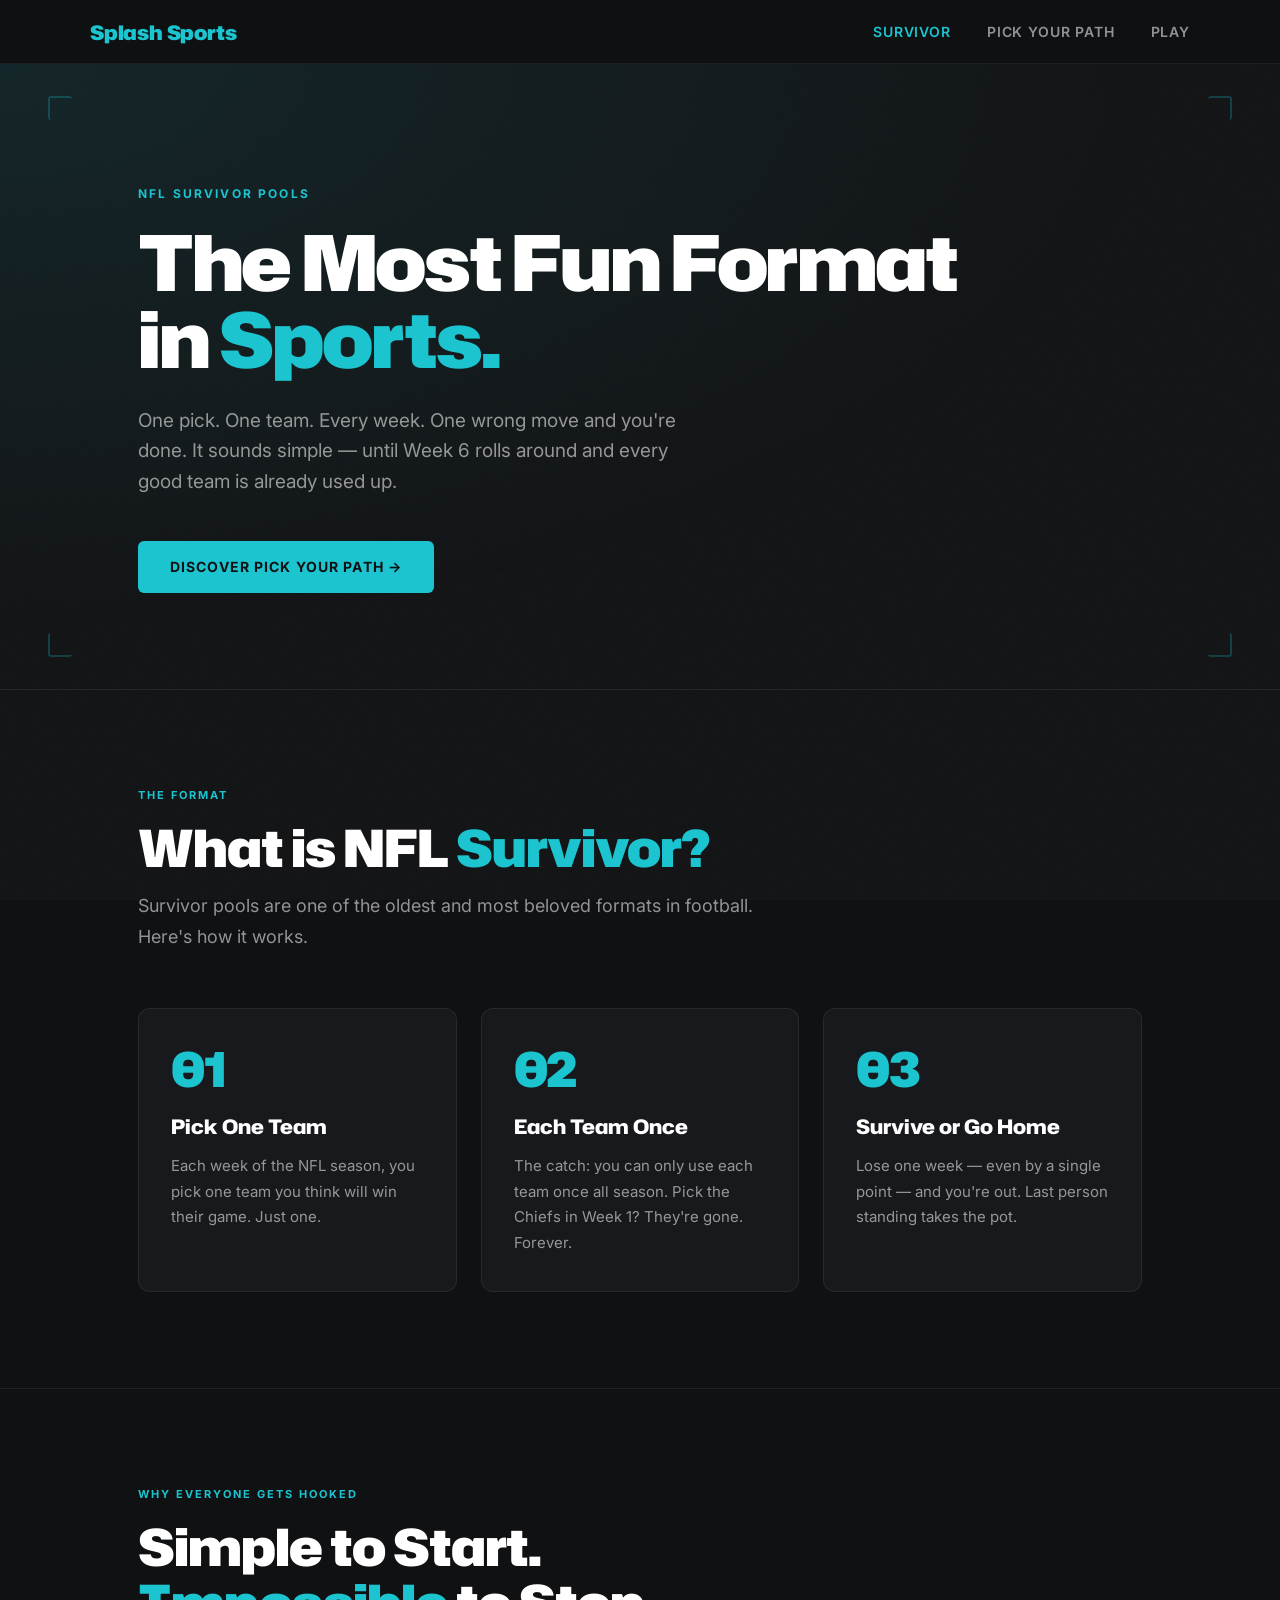
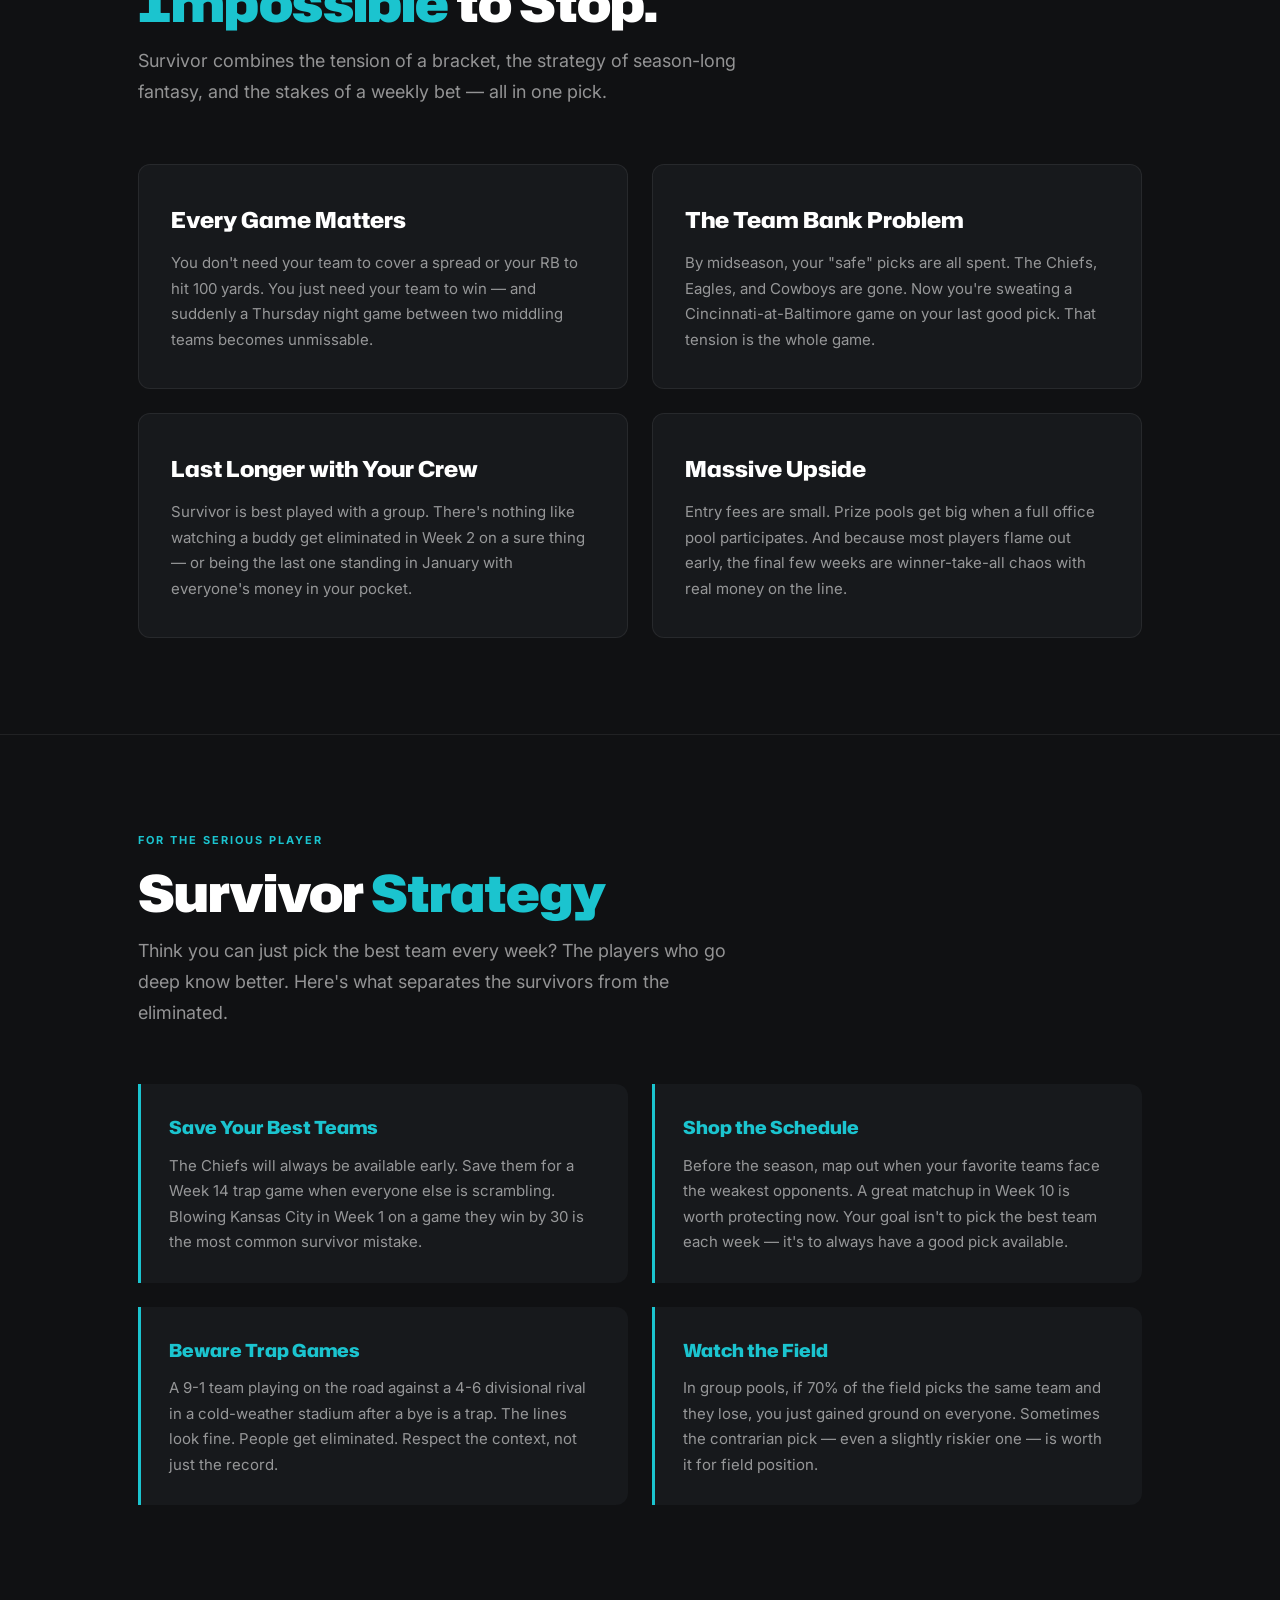
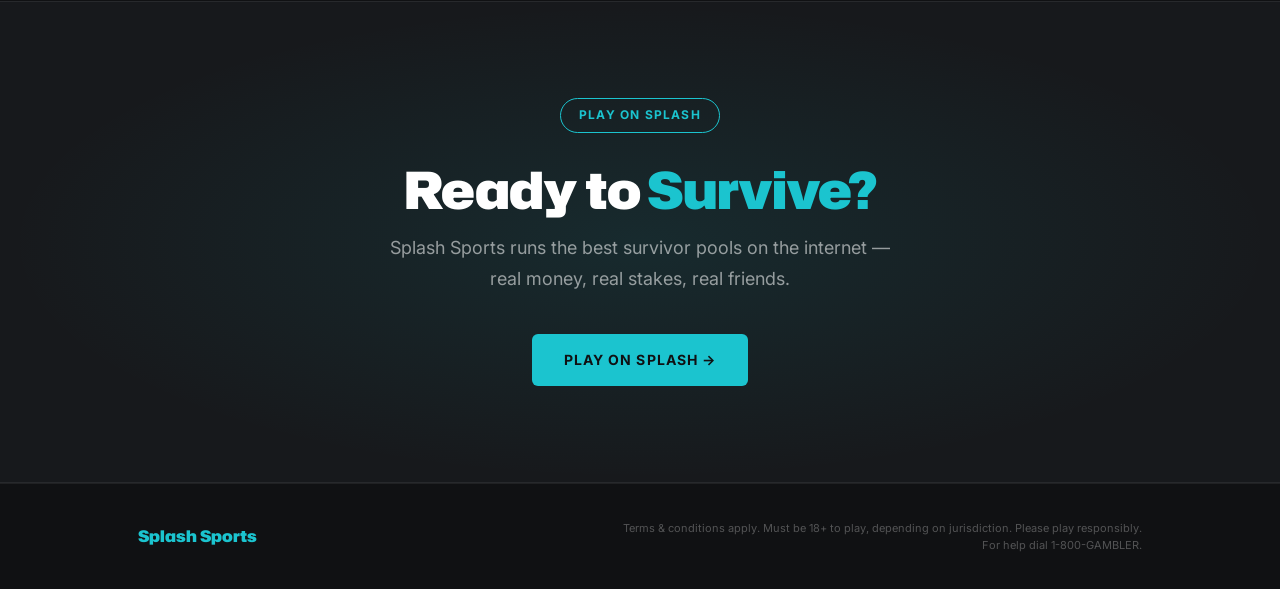
==== index.html @ e07508c6 "Initial build — NFL Survivor landing site" ====
<!DOCTYPE html>
<html lang="en">
<head>
  <meta charset="UTF-8">
  <meta name="viewport" content="width=device-width, initial-scale=1.0">
  <title>NFL Survivor — The Most Fun Format in Sports</title>
  <meta name="description" content="NFL Survivor pools are the most addictive format in sports. Pick one team to win each week — but use each team only once. One wrong pick and you're out.">
  <link rel="stylesheet" href="assets/styles.css">
</head>
<body data-page="home">

  <nav>
    <div class="nav-inner">
      <a href="index.html" class="nav-logo">Splash Sports</a>
      <ul class="nav-links">
        <li><a href="index.html">Survivor</a></li>
        <li><a href="pick-your-path.html">Pick Your Path</a></li>
        <li><a href="play.html">Play</a></li>
      </ul>
    </div>
  </nav>

  <main>

    <!-- Hero -->
    <section class="hero">
      <div class="hero-bracket-tl"></div>
      <div class="hero-bracket-tr"></div>
      <div class="hero-bracket-bl"></div>
      <div class="hero-bracket-br"></div>
      <div class="container hero-content">
        <p class="hero-eyebrow">NFL Survivor Pools</p>
        <h1>The Most Fun Format<br>in <span>Sports.</span></h1>
        <p class="hero-sub">One pick. One team. Every week. One wrong move and you're done. It sounds simple — until Week 6 rolls around and every good team is already used up.</p>
        <a href="pick-your-path.html" class="btn btn-primary">Discover Pick Your Path &rarr;</a>
      </div>
    </section>

    <!-- What is Survivor -->
    <section>
      <div class="container">
        <p class="section-label">The Format</p>
        <h2>What is NFL <span>Survivor?</span></h2>
        <p class="section-sub">Survivor pools are one of the oldest and most beloved formats in football. Here's how it works.</p>
        <div class="steps">
          <div class="step-card">
            <div class="step-num">01</div>
            <h3>Pick One Team</h3>
            <p>Each week of the NFL season, you pick one team you think will win their game. Just one.</p>
          </div>
          <div class="step-card">
            <div class="step-num">02</div>
            <h3>Each Team Once</h3>
            <p>The catch: you can only use each team once all season. Pick the Chiefs in Week 1? They're gone. Forever.</p>
          </div>
          <div class="step-card">
            <div class="step-num">03</div>
            <h3>Survive or Go Home</h3>
            <p>Lose one week — even by a single point — and you're out. Last person standing takes the pot.</p>
          </div>
        </div>
      </div>
    </section>

    <!-- Why it's addictive -->
    <section>
      <div class="container">
        <p class="section-label">Why Everyone Gets Hooked</p>
        <h2>Simple to Start.<br><span>Impossible</span> to Stop.</h2>
        <p class="section-sub">Survivor combines the tension of a bracket, the strategy of season-long fantasy, and the stakes of a weekly bet — all in one pick.</p>
        <div class="why-grid">
          <div class="why-card">
            <h3>Every Game Matters</h3>
            <p>You don't need your team to cover a spread or your RB to hit 100 yards. You just need your team to win — and suddenly a Thursday night game between two middling teams becomes unmissable.</p>
          </div>
          <div class="why-card">
            <h3>The Team Bank Problem</h3>
            <p>By midseason, your "safe" picks are all spent. The Chiefs, Eagles, and Cowboys are gone. Now you're sweating a Cincinnati-at-Baltimore game on your last good pick. That tension is the whole game.</p>
          </div>
          <div class="why-card">
            <h3>Last Longer with Your Crew</h3>
            <p>Survivor is best played with a group. There's nothing like watching a buddy get eliminated in Week 2 on a sure thing — or being the last one standing in January with everyone's money in your pocket.</p>
          </div>
          <div class="why-card">
            <h3>Massive Upside</h3>
            <p>Entry fees are small. Prize pools get big when a full office pool participates. And because most players flame out early, the final few weeks are winner-take-all chaos with real money on the line.</p>
          </div>
        </div>
      </div>
    </section>

    <!-- Strategy section -->
    <section>
      <div class="container">
        <p class="section-label">For the Serious Player</p>
        <h2>Survivor <span>Strategy</span></h2>
        <p class="section-sub">Think you can just pick the best team every week? The players who go deep know better. Here's what separates the survivors from the eliminated.</p>
        <div class="strategy-grid">
          <div class="strategy-card">
            <h3>Save Your Best Teams</h3>
            <p>The Chiefs will always be available early. Save them for a Week 14 trap game when everyone else is scrambling. Blowing Kansas City in Week 1 on a game they win by 30 is the most common survivor mistake.</p>
          </div>
          <div class="strategy-card">
            <h3>Shop the Schedule</h3>
            <p>Before the season, map out when your favorite teams face the weakest opponents. A great matchup in Week 10 is worth protecting now. Your goal isn't to pick the best team each week — it's to always have a good pick available.</p>
          </div>
          <div class="strategy-card">
            <h3>Beware Trap Games</h3>
            <p>A 9-1 team playing on the road against a 4-6 divisional rival in a cold-weather stadium after a bye is a trap. The lines look fine. People get eliminated. Respect the context, not just the record.</p>
          </div>
          <div class="strategy-card">
            <h3>Watch the Field</h3>
            <p>In group pools, if 70% of the field picks the same team and they lose, you just gained ground on everyone. Sometimes the contrarian pick — even a slightly riskier one — is worth it for field position.</p>
          </div>
        </div>
      </div>
    </section>

    <!-- Splash CTA -->
    <section class="cta-section">
      <div class="container">
        <div class="pill">Play on Splash</div>
        <h2>Ready to <span>Survive?</span></h2>
        <p>Splash Sports runs the best survivor pools on the internet — real money, real stakes, real friends.</p>
        <a href="https://app.splashsports.com" target="_blank" rel="noopener" class="btn btn-primary">Play on Splash &rarr;</a>
      </div>
    </section>

  </main>

  <footer>
    <div class="footer-inner">
      <span class="footer-logo">Splash Sports</span>
      <p class="footer-legal">Terms &amp; conditions apply. Must be 18+ to play, depending on jurisdiction. Please play responsibly. For help dial 1-800-GAMBLER.</p>
    </div>
  </footer>

  <script src="assets/script.js" defer></script>
</body>
</html>
---- assets/styles.css ----
@import url('https://fonts.googleapis.com/css2?family=Hubot+Sans:wght@400;700;800;900&family=Inter:wght@400;500;600;700&display=swap');

/* ── Tokens ── */
:root {
  --color-bg:          #101113;
  --color-bg-2:        #17191c;
  --color-accent:      #1BC4CF;
  --color-accent-glow: rgba(27,196,207,0.10);
  --color-bracket:     rgba(27,196,207,0.25);
  --color-fg:          #FFFFFF;
  --color-fg-muted:    rgba(255,255,255,0.55);
  --color-divider:     rgba(255,255,255,0.07);
  --nav-h:             64px;
  --max-w:             1100px;
  --pad:               0 48px;
}

/* ── Reset ── */
*, *::before, *::after { box-sizing: border-box; margin: 0; padding: 0; }
html { scroll-behavior: smooth; }
body {
  background: var(--color-bg);
  color: var(--color-fg);
  font-family: 'Inter', sans-serif;
  font-size: 17px;
  line-height: 1.7;
  min-height: 100vh;
}
a { color: var(--color-accent); text-decoration: none; }
a:hover { text-decoration: underline; }
img { display: block; max-width: 100%; }

/* ── Noise texture ── */
body::before {
  content: '';
  position: fixed;
  inset: 0;
  pointer-events: none;
  z-index: 0;
  opacity: 0.055;
  background-image: url("data:image/svg+xml,%3Csvg viewBox='0 0 200 200' xmlns='http://www.w3.org/2000/svg'%3E%3Cfilter id='n'%3E%3CfeTurbulence type='fractalNoise' baseFrequency='0.9' numOctaves='4' stitchTiles='stitch'/%3E%3C/filter%3E%3Crect width='100%25' height='100%25' filter='url(%23n)'/%3E%3C/svg%3E");
  background-size: 180px 180px;
}

/* ── Nav ── */
nav {
  position: sticky;
  top: 0;
  z-index: 100;
  height: var(--nav-h);
  background: rgba(16,17,19,0.92);
  backdrop-filter: blur(12px);
  border-bottom: 1px solid var(--color-divider);
  display: flex;
  align-items: center;
  padding: var(--pad);
}
.nav-inner {
  width: 100%;
  max-width: var(--max-w);
  margin: 0 auto;
  display: flex;
  align-items: center;
  justify-content: space-between;
}
.nav-logo {
  font-family: 'Hubot Sans', sans-serif;
  font-weight: 900;
  font-size: 20px;
  color: var(--color-accent);
  letter-spacing: -0.01em;
  text-decoration: none;
}
.nav-logo:hover { text-decoration: none; opacity: 0.85; }
.nav-links {
  display: flex;
  gap: 36px;
  list-style: none;
}
.nav-links a {
  font-family: 'Inter', sans-serif;
  font-weight: 600;
  font-size: 14px;
  letter-spacing: 0.06em;
  text-transform: uppercase;
  color: var(--color-fg-muted);
  transition: color 0.15s;
}
.nav-links a:hover,
.nav-links a.is-active {
  color: var(--color-accent);
  text-decoration: none;
}

/* ── Layout helpers ── */
.container {
  max-width: var(--max-w);
  margin: 0 auto;
  padding: var(--pad);
  position: relative;
  z-index: 1;
}
section { padding: 96px 0; }
section + section { border-top: 1px solid var(--color-divider); }

/* ── Hero ── */
.hero {
  padding: 120px 0 96px;
  position: relative;
  overflow: hidden;
}
.hero::before {
  content: '';
  position: absolute;
  inset: 0;
  background: radial-gradient(ellipse at top left, var(--color-accent-glow) 0%, transparent 65%);
  pointer-events: none;
  z-index: 0;
}
.hero-bracket-tl,
.hero-bracket-tr,
.hero-bracket-bl,
.hero-bracket-br {
  position: absolute;
  width: 24px;
  height: 24px;
  border: 2px solid var(--color-bracket);
  border-radius: 3px;
  z-index: 0;
}
.hero-bracket-tl { top: 32px; left: 48px; border-right: none; border-bottom: none; }
.hero-bracket-tr { top: 32px; right: 48px; border-left: none; border-bottom: none; }
.hero-bracket-bl { bottom: 32px; left: 48px; border-right: none; border-top: none; }
.hero-bracket-br { bottom: 32px; right: 48px; border-left: none; border-top: none; }
.hero-content { position: relative; z-index: 1; }
.hero-eyebrow {
  font-family: 'Inter', sans-serif;
  font-weight: 700;
  font-size: 12px;
  letter-spacing: 0.18em;
  text-transform: uppercase;
  color: var(--color-accent);
  margin-bottom: 20px;
}
.hero h1 {
  font-family: 'Hubot Sans', sans-serif;
  font-weight: 900;
  font-size: clamp(48px, 6vw, 80px);
  line-height: 1.0;
  letter-spacing: -0.03em;
  margin-bottom: 28px;
  max-width: 820px;
}
.hero h1 span { color: var(--color-accent); }
.hero-sub {
  font-size: 19px;
  color: var(--color-fg-muted);
  max-width: 560px;
  margin-bottom: 44px;
  line-height: 1.6;
}

/* ── Buttons ── */
.btn {
  display: inline-block;
  font-family: 'Inter', sans-serif;
  font-weight: 700;
  font-size: 14px;
  letter-spacing: 0.08em;
  text-transform: uppercase;
  padding: 14px 32px;
  border-radius: 6px;
  transition: opacity 0.15s, transform 0.15s;
  cursor: pointer;
  text-decoration: none;
}
.btn:hover { opacity: 0.85; transform: translateY(-1px); text-decoration: none; }
.btn-primary {
  background: var(--color-accent);
  color: #101113;
}
.btn-outline {
  border: 1.5px solid var(--color-accent);
  color: var(--color-accent);
  background: transparent;
}

/* ── Section headings ── */
h2 {
  font-family: 'Hubot Sans', sans-serif;
  font-weight: 900;
  font-size: clamp(32px, 4vw, 52px);
  letter-spacing: -0.02em;
  line-height: 1.1;
  margin-bottom: 16px;
}
h2 span { color: var(--color-accent); }
.section-label {
  font-family: 'Inter', sans-serif;
  font-weight: 700;
  font-size: 11px;
  letter-spacing: 0.18em;
  text-transform: uppercase;
  color: var(--color-accent);
  margin-bottom: 14px;
}
.section-sub {
  font-size: 18px;
  color: var(--color-fg-muted);
  max-width: 620px;
  margin-bottom: 56px;
}

/* ── Step cards (how it works) ── */
.steps {
  display: grid;
  grid-template-columns: repeat(3, 1fr);
  gap: 24px;
  margin-top: 48px;
}
.step-card {
  background: var(--color-bg-2);
  border: 1px solid var(--color-divider);
  border-radius: 12px;
  padding: 36px 32px;
}
.step-num {
  font-family: 'Hubot Sans', sans-serif;
  font-weight: 900;
  font-size: 48px;
  color: var(--color-accent);
  line-height: 1;
  margin-bottom: 16px;
  letter-spacing: -0.03em;
}
.step-card h3 {
  font-family: 'Hubot Sans', sans-serif;
  font-weight: 800;
  font-size: 20px;
  margin-bottom: 10px;
}
.step-card p { color: var(--color-fg-muted); font-size: 15px; }

/* ── Why cards ── */
.why-grid {
  display: grid;
  grid-template-columns: repeat(2, 1fr);
  gap: 24px;
  margin-top: 48px;
}
.why-card {
  background: var(--color-bg-2);
  border: 1px solid var(--color-divider);
  border-radius: 12px;
  padding: 36px 32px;
}
.why-card h3 {
  font-family: 'Hubot Sans', sans-serif;
  font-weight: 800;
  font-size: 22px;
  margin-bottom: 12px;
}
.why-card p { color: var(--color-fg-muted); font-size: 15px; }

/* ── Strategy section ── */
.strategy-grid {
  display: grid;
  grid-template-columns: repeat(2, 1fr);
  gap: 24px;
  margin-top: 48px;
}
.strategy-card {
  background: var(--color-bg-2);
  border-left: 3px solid var(--color-accent);
  border-radius: 0 12px 12px 0;
  padding: 28px 28px;
}
.strategy-card h3 {
  font-family: 'Hubot Sans', sans-serif;
  font-weight: 800;
  font-size: 18px;
  color: var(--color-accent);
  margin-bottom: 10px;
}
.strategy-card p { color: var(--color-fg-muted); font-size: 15px; }

/* ── CTA section ── */
.cta-section {
  text-align: center;
  background: var(--color-bg-2);
  border-top: 1px solid var(--color-divider);
  border-bottom: 1px solid var(--color-divider);
  position: relative;
  overflow: hidden;
}
.cta-section::before {
  content: '';
  position: absolute;
  inset: 0;
  background: radial-gradient(ellipse at center, var(--color-accent-glow) 0%, transparent 70%);
  pointer-events: none;
}
.cta-section .container { position: relative; z-index: 1; }
.cta-section h2 { margin-bottom: 16px; }
.cta-section p {
  color: var(--color-fg-muted);
  font-size: 18px;
  max-width: 500px;
  margin: 0 auto 40px;
}

/* ── Pill badge ── */
.pill {
  display: inline-block;
  border: 1.5px solid var(--color-accent);
  color: var(--color-accent);
  border-radius: 100px;
  padding: 6px 18px;
  font-family: 'Inter', sans-serif;
  font-weight: 700;
  font-size: 12px;
  letter-spacing: 0.1em;
  text-transform: uppercase;
  margin-bottom: 28px;
}

/* ── Footer ── */
footer {
  border-top: 1px solid var(--color-divider);
  padding: 36px 0;
  position: relative;
  z-index: 1;
}
.footer-inner {
  max-width: var(--max-w);
  margin: 0 auto;
  padding: var(--pad);
  display: flex;
  align-items: center;
  justify-content: space-between;
}
.footer-logo {
  font-family: 'Hubot Sans', sans-serif;
  font-weight: 900;
  font-size: 16px;
  color: var(--color-accent);
}
.footer-legal {
  font-size: 11px;
  color: rgba(255,255,255,0.28);
  max-width: 520px;
  text-align: right;
  line-height: 1.5;
}

/* ── Play page iframe ── */
.play-frame-wrap {
  height: calc(100vh - var(--nav-h));
  position: relative;
  z-index: 1;
}
.play-frame-wrap iframe {
  width: 100%;
  height: 100%;
  border: none;
  display: block;
}
.play-fallback {
  display: none;
  padding: 48px;
  text-align: center;
  color: var(--color-fg-muted);
}
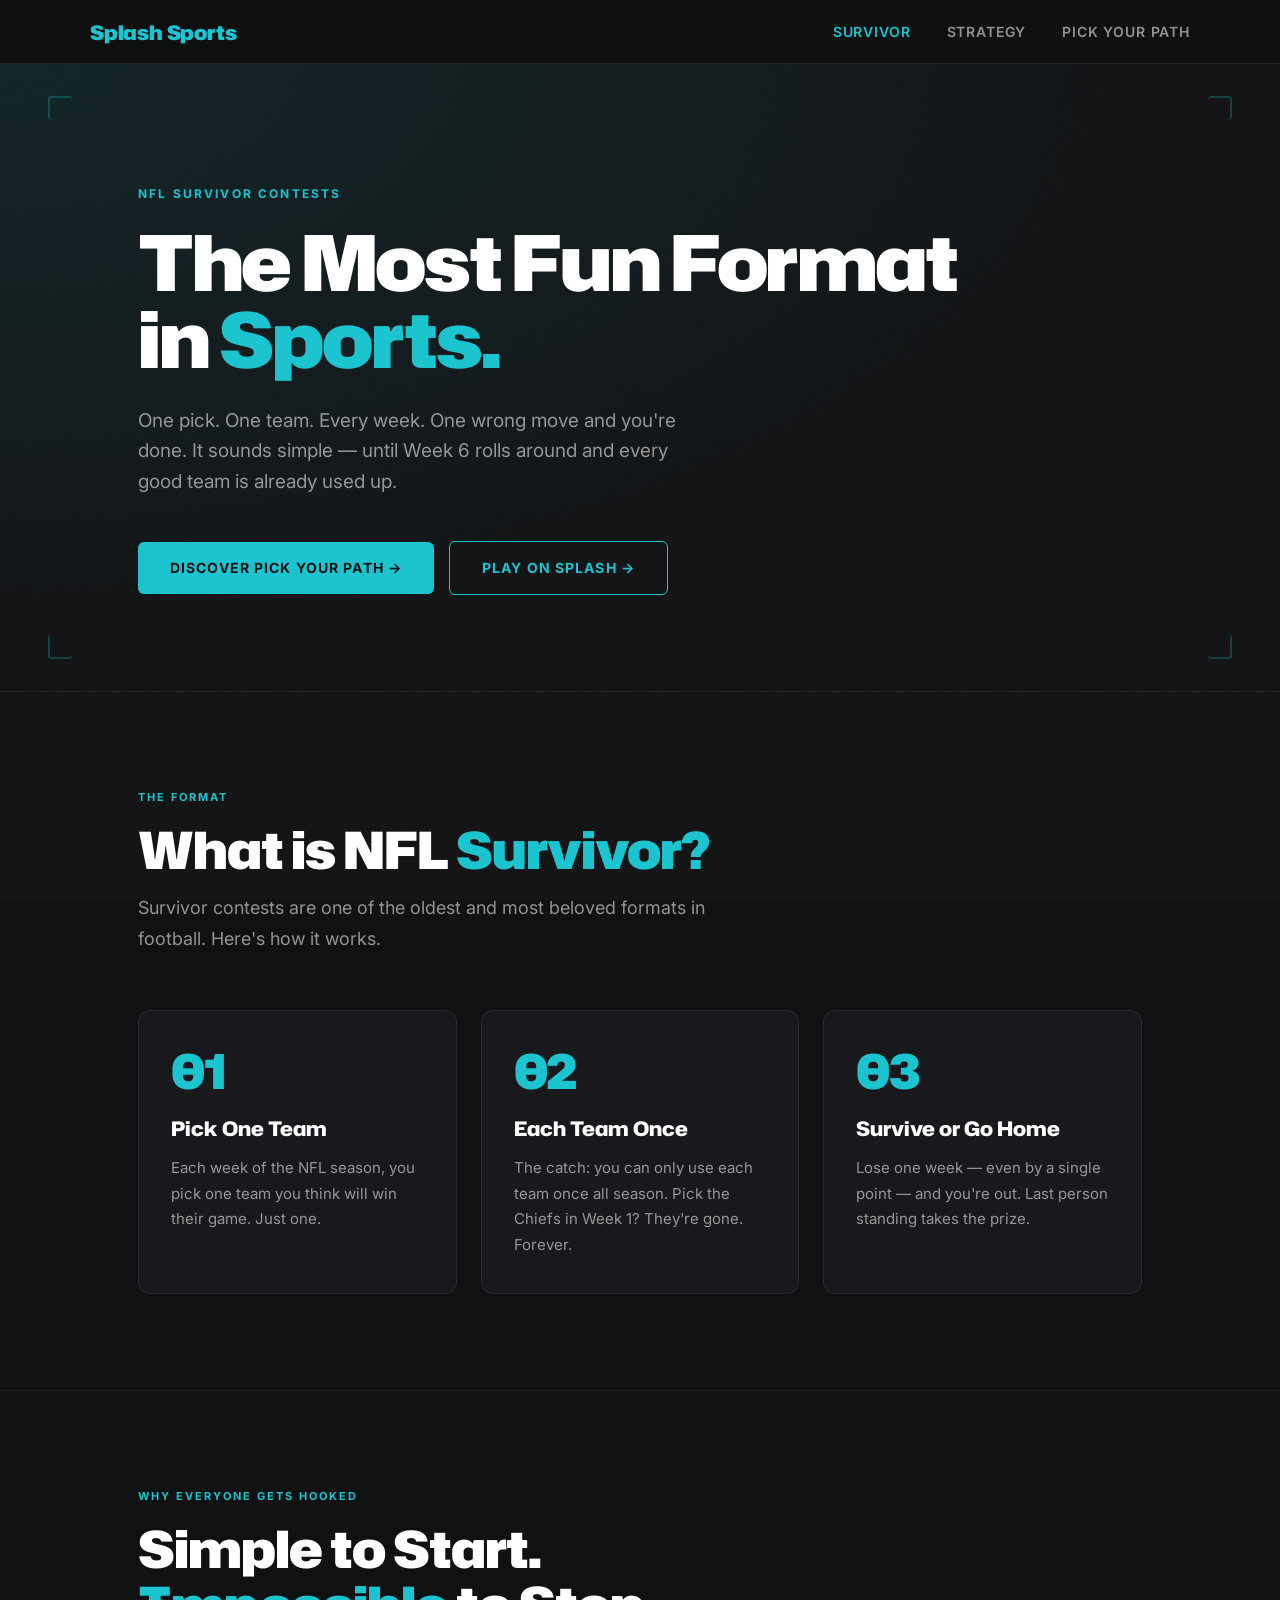
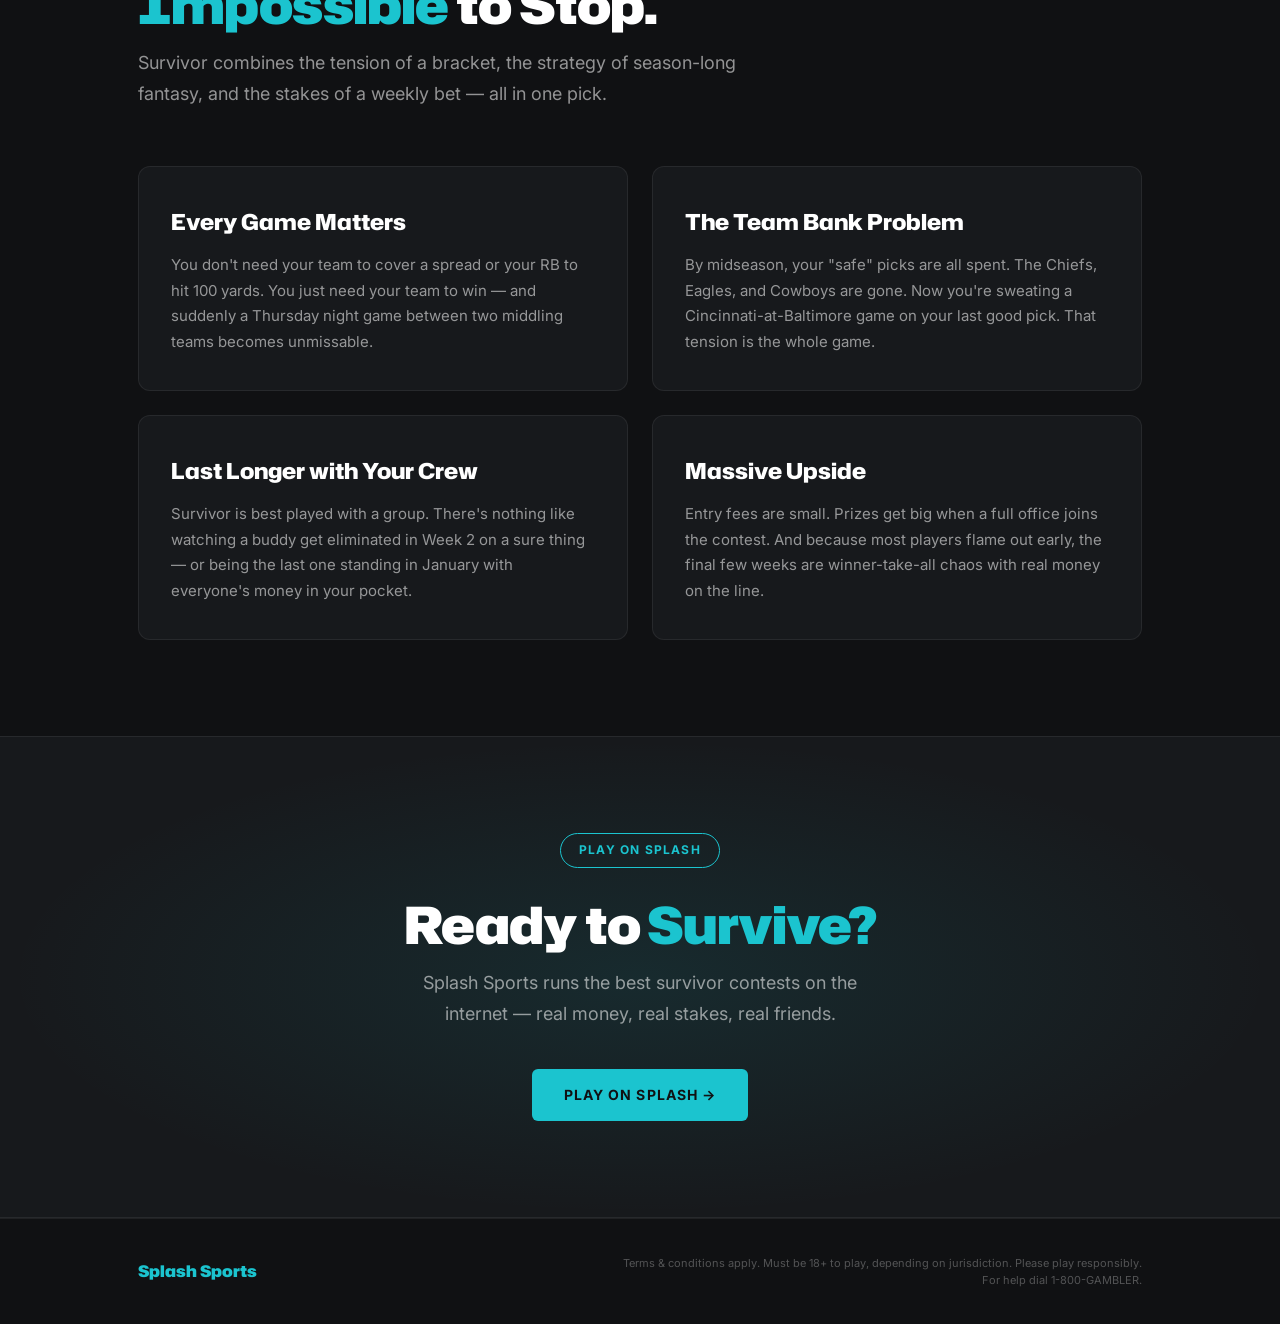
==== commit 763e002f: "Restructure to 3-tab layout: Survivor / Strategy / Pick Your Path" ====
--- a/index.html
+++ b/index.html
@@ -4,7 +4,7 @@
   <meta charset="UTF-8">
   <meta name="viewport" content="width=device-width, initial-scale=1.0">
   <title>NFL Survivor — The Most Fun Format in Sports</title>
-  <meta name="description" content="NFL Survivor pools are the most addictive format in sports. Pick one team to win each week — but use each team only once. One wrong pick and you're out.">
+  <meta name="description" content="NFL Survivor contests are the most addictive format in sports. Pick one team to win each week — but use each team only once. One wrong pick and you're out.">
   <link rel="stylesheet" href="assets/styles.css">
 </head>
 <body data-page="home">
@@ -14,8 +14,8 @@
       <a href="index.html" class="nav-logo">Splash Sports</a>
       <ul class="nav-links">
         <li><a href="index.html">Survivor</a></li>
+        <li><a href="strategy.html">Strategy</a></li>
         <li><a href="pick-your-path.html">Pick Your Path</a></li>
-        <li><a href="play.html">Play</a></li>
       </ul>
     </div>
   </nav>
@@ -29,10 +29,11 @@
       <div class="hero-bracket-bl"></div>
       <div class="hero-bracket-br"></div>
       <div class="container hero-content">
-        <p class="hero-eyebrow">NFL Survivor Pools</p>
+        <p class="hero-eyebrow">NFL Survivor Contests</p>
         <h1>The Most Fun Format<br>in <span>Sports.</span></h1>
         <p class="hero-sub">One pick. One team. Every week. One wrong move and you're done. It sounds simple — until Week 6 rolls around and every good team is already used up.</p>
-        <a href="pick-your-path.html" class="btn btn-primary">Discover Pick Your Path &rarr;</a>
+        <a href="pick-your-path.html" class="btn btn-primary">Discover Pick Your Path &rarr;</a>&nbsp;&nbsp;
+        <a href="https://app.splashsports.com" target="_blank" rel="noopener" class="btn btn-outline">Play on Splash &rarr;</a>
       </div>
     </section>
 
@@ -41,7 +42,7 @@
       <div class="container">
         <p class="section-label">The Format</p>
         <h2>What is NFL <span>Survivor?</span></h2>
-        <p class="section-sub">Survivor pools are one of the oldest and most beloved formats in football. Here's how it works.</p>
+        <p class="section-sub">Survivor contests are one of the oldest and most beloved formats in football. Here's how it works.</p>
         <div class="steps">
           <div class="step-card">
             <div class="step-num">01</div>
@@ -56,7 +57,7 @@
           <div class="step-card">
             <div class="step-num">03</div>
             <h3>Survive or Go Home</h3>
-            <p>Lose one week — even by a single point — and you're out. Last person standing takes the pot.</p>
+            <p>Lose one week — even by a single point — and you're out. Last person standing takes the prize.</p>
           </div>
         </div>
       </div>
@@ -83,34 +84,7 @@
           </div>
           <div class="why-card">
             <h3>Massive Upside</h3>
-            <p>Entry fees are small. Prize pools get big when a full office pool participates. And because most players flame out early, the final few weeks are winner-take-all chaos with real money on the line.</p>
-          </div>
-        </div>
-      </div>
-    </section>
-
-    <!-- Strategy section -->
-    <section>
-      <div class="container">
-        <p class="section-label">For the Serious Player</p>
-        <h2>Survivor <span>Strategy</span></h2>
-        <p class="section-sub">Think you can just pick the best team every week? The players who go deep know better. Here's what separates the survivors from the eliminated.</p>
-        <div class="strategy-grid">
-          <div class="strategy-card">
-            <h3>Save Your Best Teams</h3>
-            <p>The Chiefs will always be available early. Save them for a Week 14 trap game when everyone else is scrambling. Blowing Kansas City in Week 1 on a game they win by 30 is the most common survivor mistake.</p>
-          </div>
-          <div class="strategy-card">
-            <h3>Shop the Schedule</h3>
-            <p>Before the season, map out when your favorite teams face the weakest opponents. A great matchup in Week 10 is worth protecting now. Your goal isn't to pick the best team each week — it's to always have a good pick available.</p>
-          </div>
-          <div class="strategy-card">
-            <h3>Beware Trap Games</h3>
-            <p>A 9-1 team playing on the road against a 4-6 divisional rival in a cold-weather stadium after a bye is a trap. The lines look fine. People get eliminated. Respect the context, not just the record.</p>
-          </div>
-          <div class="strategy-card">
-            <h3>Watch the Field</h3>
-            <p>In group pools, if 70% of the field picks the same team and they lose, you just gained ground on everyone. Sometimes the contrarian pick — even a slightly riskier one — is worth it for field position.</p>
+            <p>Entry fees are small. Prizes get big when a full office joins the contest. And because most players flame out early, the final few weeks are winner-take-all chaos with real money on the line.</p>
           </div>
         </div>
       </div>
@@ -121,7 +95,7 @@
       <div class="container">
         <div class="pill">Play on Splash</div>
         <h2>Ready to <span>Survive?</span></h2>
-        <p>Splash Sports runs the best survivor pools on the internet — real money, real stakes, real friends.</p>
+        <p>Splash Sports runs the best survivor contests on the internet — real money, real stakes, real friends.</p>
         <a href="https://app.splashsports.com" target="_blank" rel="noopener" class="btn btn-primary">Play on Splash &rarr;</a>
       </div>
     </section>
